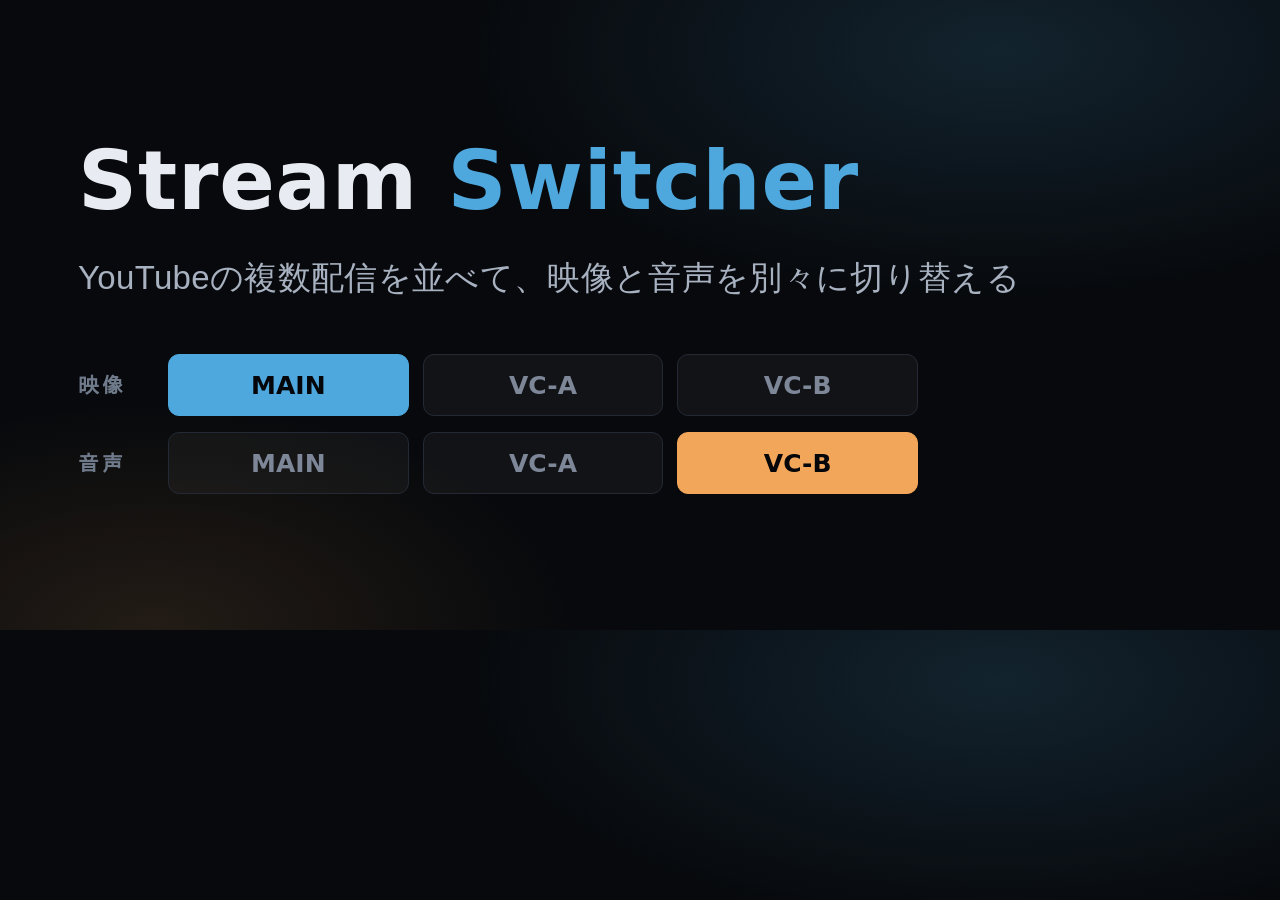
==== tools/og-image.html @ 5ee9f9b0 "og画像の説明文を丸ゴシックにし、中国語フォントへの落ち込みを直す 説明文を Rounded Mplus 1c（丸ゴシック / SIL OFL）にしてカジュアルな 字面にする。  あわせて、日本語フォ" ====
<!DOCTYPE html>
<html lang="ja">
<head>
<meta charset="utf-8">
<!--
  og.png (1200x630) の版下。1200x630 で開いてそのままスクリーンショットする。
  説明文: Rounded Mplus 1c（丸ゴシック / SIL OFL）
          https://github.com/google/fonts/tree/main/ofl/mplusrounded1c
  UI部分: IPAPGothic（日本語ゴシック。アプリのUIに合わせた素の字面）
  日本語フォントを明示しないと環境によって中国語フォントに落ち、
  「骨」「令」などが中国語字形で描かれるので必ず指定すること。
-->
<style>
*{box-sizing:border-box;margin:0;}
body{
  width:1200px;height:630px;background:#07090c;color:#e8ecf2;
  display:flex;flex-direction:column;justify-content:center;padding:0 78px;
  background-image:radial-gradient(900px 420px at 78% 8%, rgba(78,168,222,.16), transparent 60%),
                   radial-gradient(700px 380px at 12% 100%, rgba(242,166,90,.12), transparent 60%);
}
h1{font-family:"DejaVu Sans",sans-serif;font-size:82px;font-weight:700;letter-spacing:.01em;line-height:1.1;}
h1 span{color:#4ea8de;}
p{
  font-family:"Rounded Mplus 1c","M PLUS Rounded 1c",sans-serif;
  margin-top:26px;font-size:33px;font-weight:500;color:#a7b1c0;line-height:1.6;letter-spacing:.01em;
}
.rows{margin-top:50px;display:flex;flex-direction:column;gap:16px;width:840px;}
.row{display:flex;align-items:center;gap:14px;}
.lab{
  font-family:"IPAPGothic",sans-serif;
  width:76px;font-size:21px;letter-spacing:.14em;color:#6f7a8b;font-weight:700;
}
.pill{
  flex:1;height:62px;border:1px solid #232a35;border-radius:11px;
  display:flex;align-items:center;justify-content:center;
  font-family:"DejaVu Sans",sans-serif;font-size:25px;font-weight:700;
  color:#7d8798;background:rgba(255,255,255,.04);
}
.pill.a{background:#4ea8de;border-color:#4ea8de;color:#04060a;}
.pill.b{background:#f2a65a;border-color:#f2a65a;color:#04060a;}
</style>
</head>
<body>
<h1>Stream <span>Switcher</span></h1>
<p>YouTubeの複数配信を並べて、映像と音声を別々に切り替える</p>
<div class="rows">
  <div class="row"><span class="lab">映像</span>
    <span class="pill a">MAIN</span><span class="pill">VC-A</span><span class="pill">VC-B</span></div>
  <div class="row"><span class="lab">音声</span>
    <span class="pill">MAIN</span><span class="pill">VC-A</span><span class="pill b">VC-B</span></div>
</div>
</body>
</html>
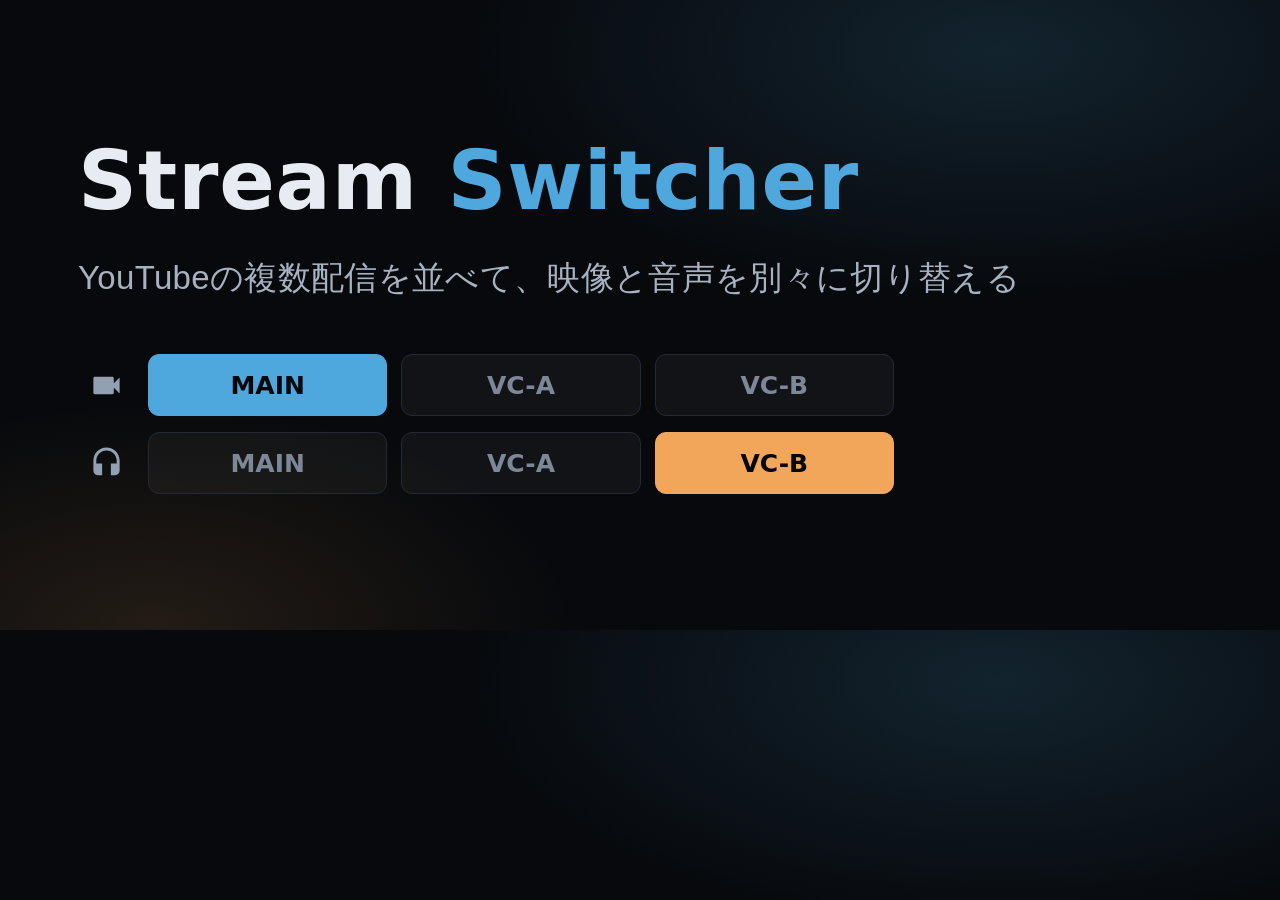
==== commit 369cc0d6: "映像 / 音声の行見出しを記号にする 操作バーの行見出しと og画像の行見出しを、文字から記号に変える。 映像=ビデオ、音声=ヘッドホン。  音声にスピーカーを使わなかったのは、同じ行の右端にあるミュ" ====
--- a/tools/og-image.html
+++ b/tools/og-image.html
@@ -24,12 +24,13 @@
   font-family:"Rounded Mplus 1c","M PLUS Rounded 1c",sans-serif;
   margin-top:26px;font-size:33px;font-weight:500;color:#a7b1c0;line-height:1.6;letter-spacing:.01em;
 }
-.rows{margin-top:50px;display:flex;flex-direction:column;gap:16px;width:840px;}
+.rows{margin-top:50px;display:flex;flex-direction:column;gap:16px;width:816px;}
 .row{display:flex;align-items:center;gap:14px;}
-.lab{
-  font-family:"IPAPGothic",sans-serif;
-  width:76px;font-size:21px;letter-spacing:.14em;color:#6f7a8b;font-weight:700;
-}
+/* 行の見出しは実ページと同じ記号（映像=ビデオ、音声=ヘッドホン）。
+   音声にスピーカーを使うと、実ページのミュート（スピーカー×）と
+   紛らわしくなるのでヘッドホンにしてある */
+.lab{width:56px;display:flex;align-items:center;justify-content:center;color:#93a0b2;}
+.lab svg{display:block;}
 .pill{
   flex:1;height:62px;border:1px solid #232a35;border-radius:11px;
   display:flex;align-items:center;justify-content:center;
@@ -44,9 +45,9 @@
 <h1>Stream <span>Switcher</span></h1>
 <p>YouTubeの複数配信を並べて、映像と音声を別々に切り替える</p>
 <div class="rows">
-  <div class="row"><span class="lab">映像</span>
+  <div class="row"><span class="lab" role="img" aria-label="映像"><svg viewBox="0 0 24 24" width="35" height="35"><path fill="currentColor" d="M17 10.5V7c0-.55-.45-1-1-1H4c-.55 0-1 .45-1 1v10c0 .55.45 1 1 1h12c.55 0 1-.45 1-1v-3.5l4 4v-11l-4 4z"/></svg></span>
     <span class="pill a">MAIN</span><span class="pill">VC-A</span><span class="pill">VC-B</span></div>
-  <div class="row"><span class="lab">音声</span>
+  <div class="row"><span class="lab" role="img" aria-label="音声"><svg viewBox="0 0 24 24" width="35" height="35"><path fill="currentColor" d="M12 1c-4.97 0-9 4.03-9 9v7c0 1.66 1.34 3 3 3h3v-8H5v-2c0-3.87 3.13-7 7-7s7 3.13 7 7v2h-4v8h3c1.66 0 3-1.34 3-3v-7c0-4.97-4.03-9-9-9z"/></svg></span>
     <span class="pill">MAIN</span><span class="pill">VC-A</span><span class="pill b">VC-B</span></div>
 </div>
 </body>
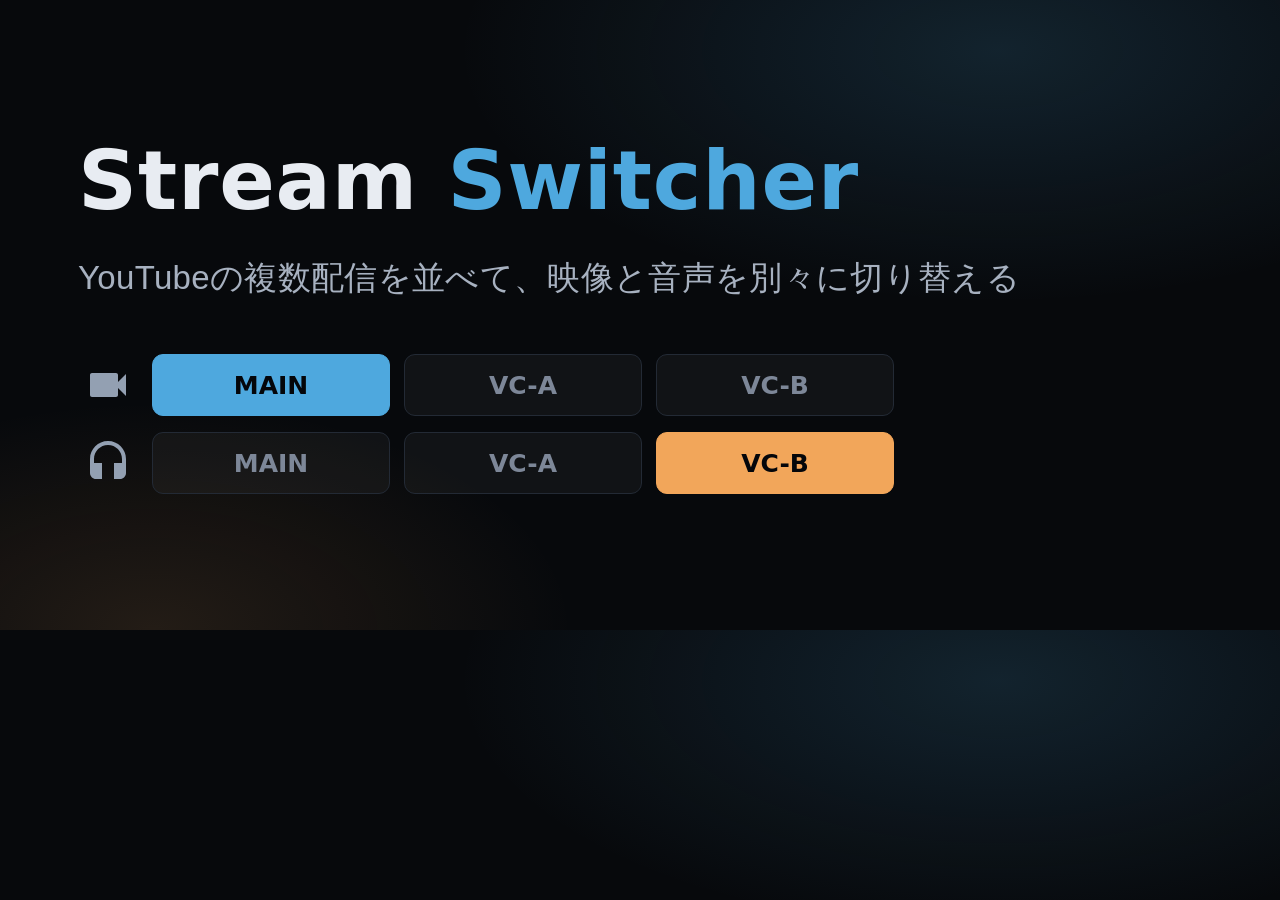
==== commit ec5187fc: "映像 / 音声の記号を大きくする 19px は小さすぎたので、行高に収まる範囲で最大まで上げる。    PC・横画面・iPad : 19 → 26px（行高 33px、見出し列 32px）   スマホ" ====
--- a/tools/og-image.html
+++ b/tools/og-image.html
@@ -29,7 +29,7 @@
 /* 行の見出しは実ページと同じ記号（映像=ビデオ、音声=ヘッドホン）。
    音声にスピーカーを使うと、実ページのミュート（スピーカー×）と
    紛らわしくなるのでヘッドホンにしてある */
-.lab{width:56px;display:flex;align-items:center;justify-content:center;color:#93a0b2;}
+.lab{width:60px;display:flex;align-items:center;justify-content:center;color:#93a0b2;}
 .lab svg{display:block;}
 .pill{
   flex:1;height:62px;border:1px solid #232a35;border-radius:11px;
@@ -45,9 +45,9 @@
 <h1>Stream <span>Switcher</span></h1>
 <p>YouTubeの複数配信を並べて、映像と音声を別々に切り替える</p>
 <div class="rows">
-  <div class="row"><span class="lab" role="img" aria-label="映像"><svg viewBox="0 0 24 24" width="35" height="35"><path fill="currentColor" d="M17 10.5V7c0-.55-.45-1-1-1H4c-.55 0-1 .45-1 1v10c0 .55.45 1 1 1h12c.55 0 1-.45 1-1v-3.5l4 4v-11l-4 4z"/></svg></span>
+  <div class="row"><span class="lab" role="img" aria-label="映像"><svg viewBox="0 0 24 24" width="48" height="48"><path fill="currentColor" d="M17 10.5V7c0-.55-.45-1-1-1H4c-.55 0-1 .45-1 1v10c0 .55.45 1 1 1h12c.55 0 1-.45 1-1v-3.5l4 4v-11l-4 4z"/></svg></span>
     <span class="pill a">MAIN</span><span class="pill">VC-A</span><span class="pill">VC-B</span></div>
-  <div class="row"><span class="lab" role="img" aria-label="音声"><svg viewBox="0 0 24 24" width="35" height="35"><path fill="currentColor" d="M12 1c-4.97 0-9 4.03-9 9v7c0 1.66 1.34 3 3 3h3v-8H5v-2c0-3.87 3.13-7 7-7s7 3.13 7 7v2h-4v8h3c1.66 0 3-1.34 3-3v-7c0-4.97-4.03-9-9-9z"/></svg></span>
+  <div class="row"><span class="lab" role="img" aria-label="音声"><svg viewBox="0 0 24 24" width="48" height="48"><path fill="currentColor" d="M12 1c-4.97 0-9 4.03-9 9v7c0 1.66 1.34 3 3 3h3v-8H5v-2c0-3.87 3.13-7 7-7s7 3.13 7 7v2h-4v8h3c1.66 0 3-1.34 3-3v-7c0-4.97-4.03-9-9-9z"/></svg></span>
     <span class="pill">MAIN</span><span class="pill">VC-A</span><span class="pill b">VC-B</span></div>
 </div>
 </body>
